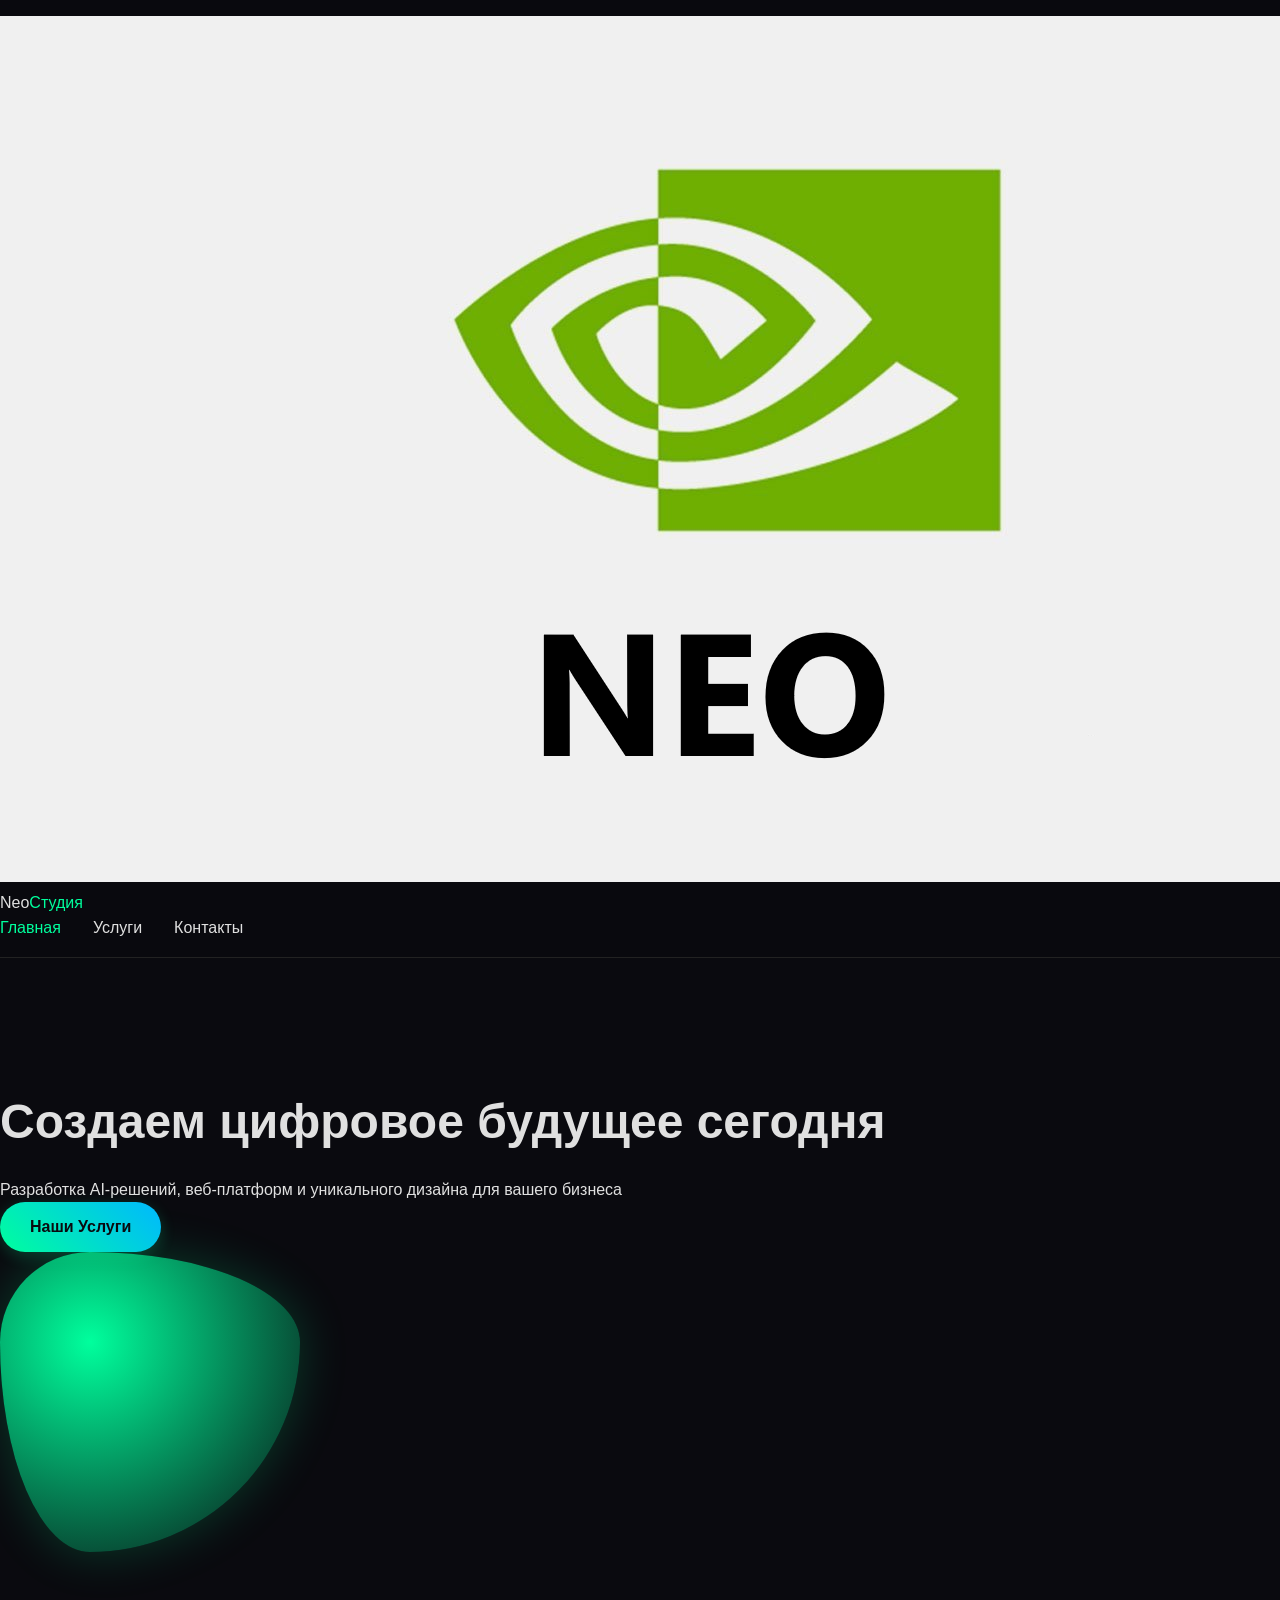
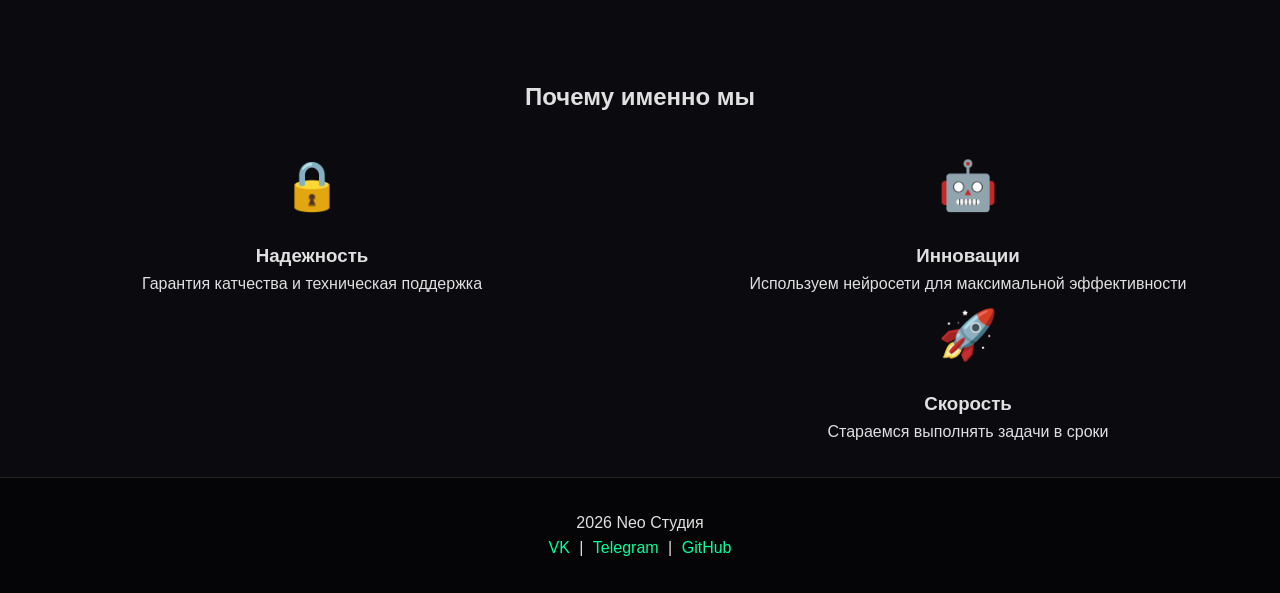
==== index.html @ 8e06967d "Add files via upload" ====
<!DOCTYPE html>
<html land="ru">
    <head>
        <meta charset="UTF-8">
            <meta name="viewport" content="width=device-width, initial-scale=1.0">
            <title>Neo | Инновации повсюду </title>
            <link rel="stylesheet" href="style.css">
    </head>
    <body>
        <header>
            <div class="contanier">
                <div class="LOGO">
                <img src="logo.png.png" alt="Neo Логотип" class="LOGO.img">
                <span>Neo<span class="highlight">Студия</span></span>
                </div>
                <nav>
                    <ul>
                        <li><a href="index.html" class="active">Главная</a></li>
                    <li><a href="services.html">Услуги</a></li>
                    <li><a href="contacts.html">Контакты</a></li> 
                    </ul>
                </nav>
            </div>
        </header>
        <main>
            <section class="hero">
                <div class="contanier">
                    <div class="hero-content">
                        <h1>Создаем цифровое будущее <span class="gardient-text">сегодня</span></h1>
                        <p>Разработка AI-решений, веб-платформ и уникального дизайна для вашего бизнеса
</p>                     <a href="services.html" class="btn btn-primary">Наши Услуги</a>
                    </div>
                    <div class="hero-content">
                        <div class="abstract-shape"></div>
                    </div>
                </div>
            </section>
            <selection class="advantages">
                <div class="contanier">
                    <h2>Почему именно мы </h2>
                    <div class="advantages-grid">
                        <div class="advantages-card">
                            <div class="card-icon">🔒</div>
                            <h3>Надежность</h3>
                            <p>Гарантия катчества и техническая поддержка</p>
                        </div>
                        <div class="advantages-card">
                          <div class="card-icon">🤖</div>
                          <h3>Инновации</h3>
                          <p>Используем нейросети для максимальной эффективности</p>
                           <div class="advantages-card">
                          <div class="card-icon">🚀</div>
                          <h3>Скорость</h3>
                          <p>Стараемся выполнять задачи в сроки </p>
                    </div>
                </div>
            </selection>
        </main>
        <footer>
            <div class="contanier">
                <p>2026 Neo Студия</p>
                <div class="social-links">
                <a href="#" target="_blank">VK</a> | 
                <a href="#" target="_blank">Telegram</a> | 
                <a href="#" target="_blank">GitHub</a>
                </div>
            </div>
        </footer>
    </body>
</html>
---- style.css ----
* {
    margin: 0;
    padding: 0;
    box-sizing: border-box;
}

body {
    font-family: 'Segoe UI', Tahoma, Geneva, Verdana, sans-serif;
    background-color: #0a0a0f;
    color: #e0e0e0;
    line-height: 1.6;
}

.container {
    width: 90%;
    max-width: 1200px;
    margin: 0 auto;
}


header {
    background: rgba(10, 10, 15, 0.95);
    backdrop-filter: blur(10px);
    position: sticky;
    top: 0;
    z-index: 100;
    border-bottom: 1px solid #222;
    padding: 1rem 0;
}

header .container {
    display: flex;
    justify-content: space-between;
    align-items: center;
    flex-wrap: wrap;
}

.logo {
    display: flex;
    align-items: center;
    gap: 10px;
    font-size: 1.5rem;
    font-weight: bold;
}

.logo-img {
    width: 40px;
    height: 40px;
    background: linear-gradient(45deg, #00ff9d, #00b8ff);
    border-radius: 50%;
    
    box-shadow: 0 0 10px rgba(0,255,157,0.3);
}

.highlight {
    color: #00ff9d;
}

nav ul {
    display: flex;
    list-style: none;
    gap: 2rem;
}

nav a {
    color: #e0e0e0;
    text-decoration: none;
    transition: 0.3s;
    font-weight: 500;
}

nav a:hover, nav a.active {
    color: #00ff9d;
}


.hero {
    padding: 5rem 0;
    min-height: 80vh;
    display: flex;
    align-items: center;
}

.hero .container {
    display: flex;
    align-items: center;
    justify-content: space-between;
    gap: 2rem;
    flex-wrap: wrap;
}

.hero-content {
    flex: 1;
}

.hero-content h1 {
    font-size: 3rem;
    margin-bottom: 1rem;
}

.gradient-text {
    background: linear-gradient(45deg, #00ff9d, #00b8ff);
    -webkit-background-clip: text;
    background-clip: text;
    color: transparent;
}

.hero-image {
    flex: 1;
    display: flex;
    justify-content: center;
}


.abstract-shape {
    width: 300px;
    height: 300px;
    background: radial-gradient(circle at 30% 30%, #00ff9d, #0a0a0f);
    border-radius: 30% 70% 70% 30% / 30% 30% 70% 70%;
    animation: morph 8s ease-in-out infinite;
    box-shadow: 0 0 50px rgba(0,255,157,0.2);
}

@keyframes morph {
    0% { border-radius: 30% 70% 70% 30% / 30% 30% 70% 70%; }
    50% { border-radius: 70% 30% 30% 70% / 60% 40% 60% 40%; }
    100% { border-radius: 30% 70% 70% 30% / 30% 30% 70% 70%; }
}


.btn {
    display: inline-block;
    padding: 12px 30px;
    border-radius: 30px;
    text-decoration: none;
    font-weight: bold;
    transition: 0.3s;
    border: none;
    cursor: pointer;
}

.btn-primary {
    background: linear-gradient(45deg, #00ff9d, #00b8ff);
    color: #0a0a0f;
    box-shadow: 0 4px 15px rgba(0,255,157,0.2);
}

.btn-primary:hover {
    transform: translateY(-3px);
    box-shadow: 0 6px 20px rgba(0,255,157,0.4);
}


.advantages {
    padding: 4rem 0;
    text-align: center;
}

.advantages-grid {
    display: grid;
    grid-template-columns: repeat(auto-fit, minmax(250px, 1fr));
    gap: 2rem;
    margin-top: 2rem;
}

.advantage-card {
    background: #111117;
    padding: 2rem;
    border-radius: 20px;
    border: 1px solid #222;
    transition: 0.3s;
}

.advantage-card:hover {
    border-color: #00ff9d;
    transform: translateY(-5px);
}

.card-icon {
    font-size: 3rem;
    margin-bottom: 1rem;
}


.page-header {
    text-align: center;
    padding: 3rem 0;
    background: #050507;
}

.service-item {
    display: flex;
    gap: 2rem;
    margin: 3rem 0;
    align-items: center;
    flex-wrap: wrap;
}

.service-img {
    flex: 1;
    width: 100%;
    border-radius: 20px;
    filter: grayscale(20%);
    transition: 0.3s;
}

.service-img:hover {
    filter: grayscale(0%);
    transform: scale(1.02);
}

.service-info {
    flex: 1;
}

.price {
    display: inline-block;
    margin-top: 1rem;
    font-size: 1.5rem;
    font-weight: bold;
    color: #00ff9d;
}

.reverse {
    flex-direction: row-reverse;
}


.contact-section {
    padding: 4rem 0;
}

.contact-wrapper {
    display: flex;
    gap: 4rem;
    background: #111117;
    padding: 2rem;
    border-radius: 30px;
    flex-wrap: wrap;
}

.contact-info, .contact-form {
    flex: 1;
}

.details {
    list-style: none;
    margin: 2rem 0;
}

.details li {
    margin-bottom: 1rem;
    font-size: 1.1rem;
}

.contact-deco {
    font-size: 4rem;
    opacity: 0.5;
    margin-top: 1rem;
}

.contact-form input, .contact-form textarea {
    width: 100%;
    padding: 12px;
    margin-bottom: 1rem;
    background: #1e1e2a;
    border: 1px solid #333;
    border-radius: 10px;
    color: white;
    font-family: inherit;
}

.contact-form input:focus, .contact-form textarea:focus {
    outline: none;
    border-color: #00ff9d;
}


footer {
    background: #050507;
    text-align: center;
    padding: 2rem 0;
    margin-top: 2rem;
    border-top: 1px solid #222;
}

.social-links a {
    color: #00ff9d;
    text-decoration: none;
    margin: 0 5px;
}

@media (max-width: 768px) {
    header .container {
        flex-direction: column;
        gap: 1rem;
    }
    nav ul {
        gap: 1rem;
    }
    .hero-content h1 {
        font-size: 2rem;
    }
    .abstract-shape {
        width: 200px;
        height: 200px;
    }
    .service-item, .reverse {
        flex-direction: column;
    }
}
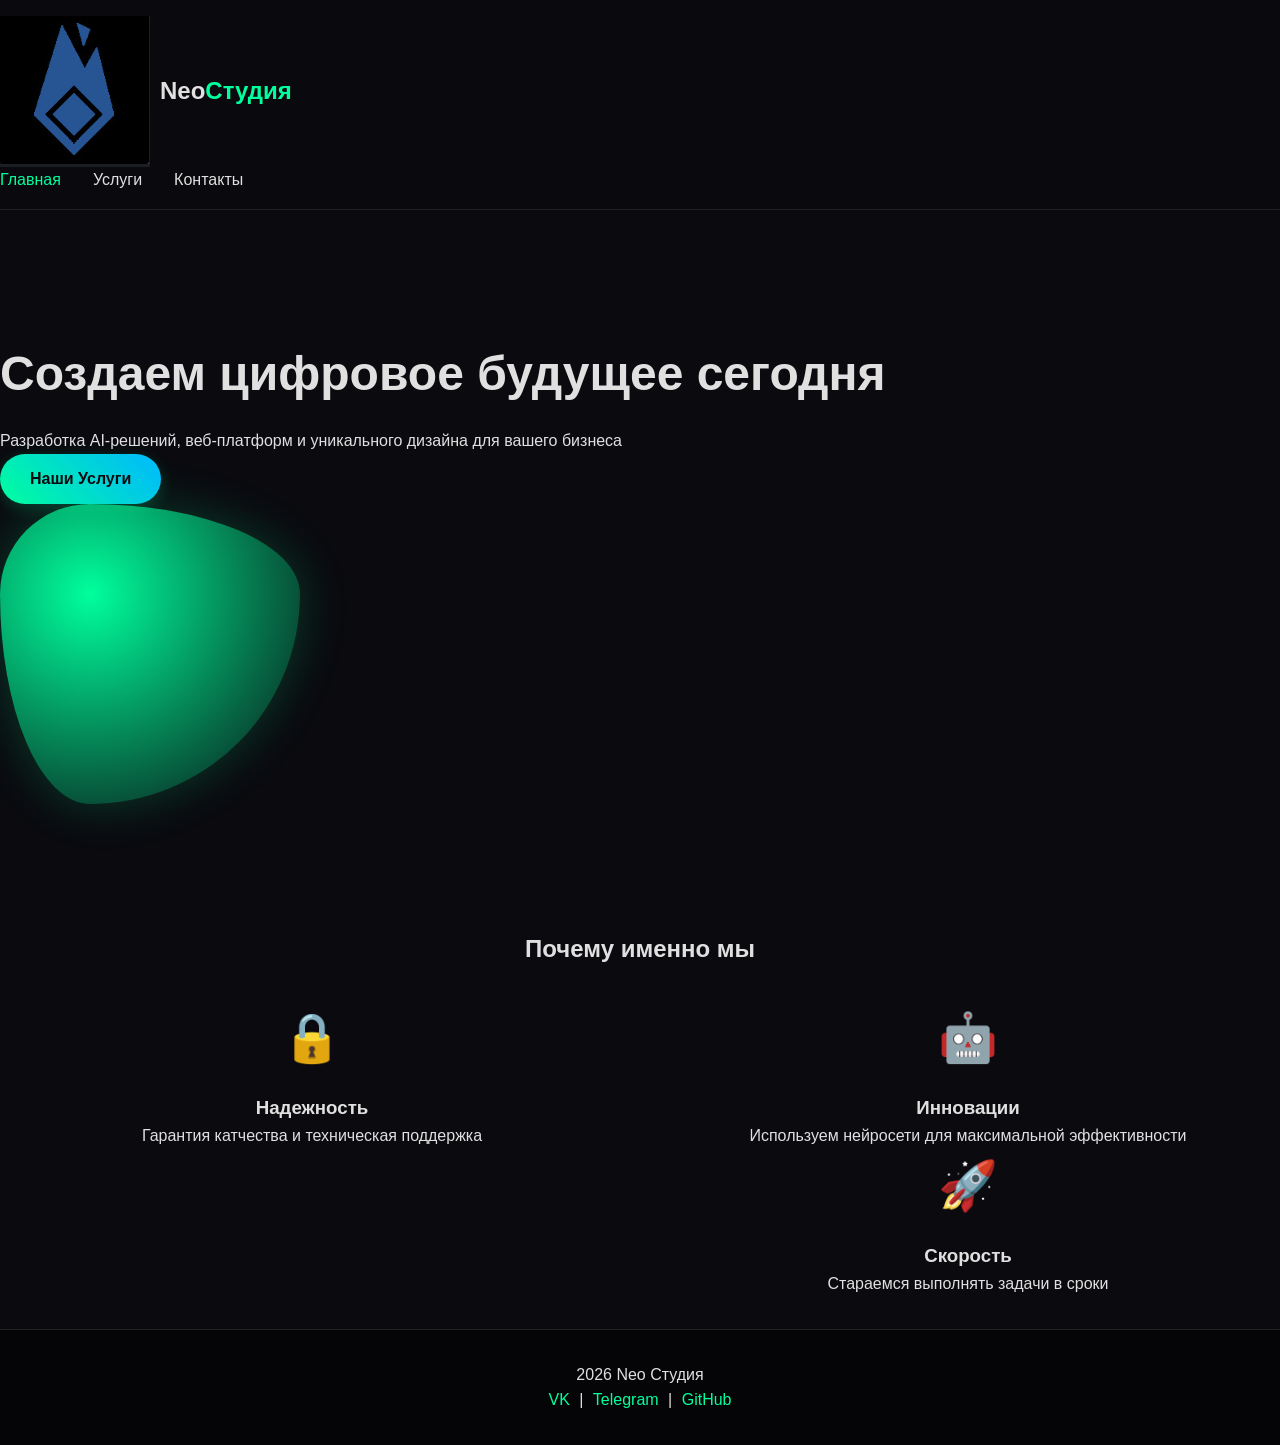
==== commit 0dabc8b8: "Add files via upload" ====
--- a/index.html
+++ b/index.html
@@ -9,8 +9,8 @@
     <body>
         <header>
             <div class="contanier">
-                <div class="LOGO">
-                <img src="logo.png.png" alt="Neo Логотип" class="LOGO.img">
+                <div class="logo">
+                <img src="ko.png" alt="Neo Логотип" class="logo.img">
                 <span>Neo<span class="highlight">Студия</span></span>
                 </div>
                 <nav>
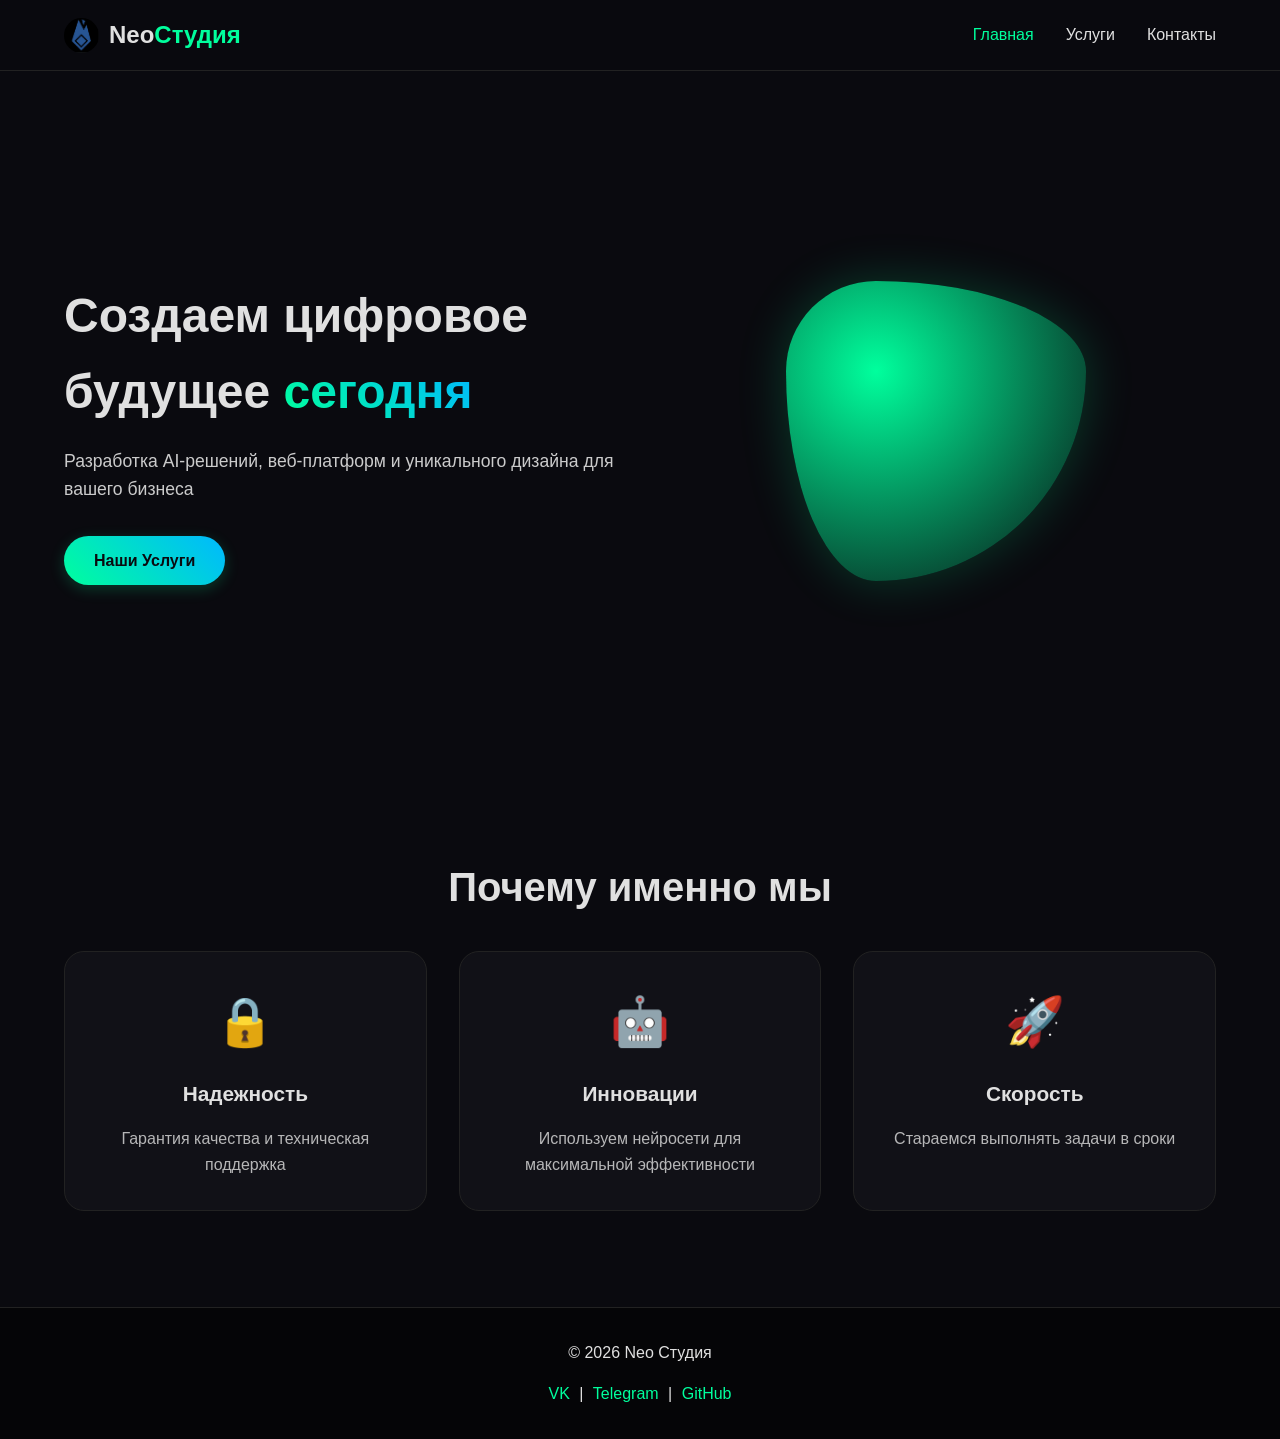
==== commit bc712066: "Add files via upload" ====
--- a/index.html
+++ b/index.html
@@ -1,70 +1,75 @@
 <!DOCTYPE html>
-<html land="ru">
-    <head>
-        <meta charset="UTF-8">
-            <meta name="viewport" content="width=device-width, initial-scale=1.0">
-            <title>Neo | Инновации повсюду </title>
-            <link rel="stylesheet" href="style.css">
-    </head>
-    <body>
-        <header>
-            <div class="contanier">
-                <div class="logo">
-                <img src="ko.png" alt="Neo Логотип" class="logo.img">
+<html lang="ru">
+<head>
+    <meta charset="UTF-8">
+    <meta name="viewport" content="width=device-width, initial-scale=1.0">
+    <title>Neo | Инновации повсюду</title>
+    <link rel="stylesheet" href="style.css">
+</head>
+<body>
+    <header>
+        <div class="container">
+            <div class="logo">
+                <img src="ko.png" alt="Neo Логотип" class="logo-img">
                 <span>Neo<span class="highlight">Студия</span></span>
-                </div>
-                <nav>
-                    <ul>
-                        <li><a href="index.html" class="active">Главная</a></li>
+            </div>
+            <nav>
+                <ul>
+                    <li><a href="index.html" class="active">Главная</a></li>
                     <li><a href="services.html">Услуги</a></li>
                     <li><a href="contacts.html">Контакты</a></li> 
-                    </ul>
-                </nav>
+                </ul>
+            </nav>
+        </div>
+    </header>
+
+    <main>
+        <section class="hero">
+            <div class="container">
+                <div class="hero-content">
+                    <h1>Создаем цифровое будущее <span class="gradient-text">сегодня</span></h1>
+                    <p>Разработка AI-решений, веб-платформ и уникального дизайна для вашего бизнеса</p>
+                    <a href="services.html" class="btn btn-primary">Наши Услуги</a>
+                </div>
+                <div class="hero-image">
+                    <div class="abstract-shape"></div>
+                </div>
             </div>
-        </header>
-        <main>
-            <section class="hero">
-                <div class="contanier">
-                    <div class="hero-content">
-                        <h1>Создаем цифровое будущее <span class="gardient-text">сегодня</span></h1>
-                        <p>Разработка AI-решений, веб-платформ и уникального дизайна для вашего бизнеса
-</p>                     <a href="services.html" class="btn btn-primary">Наши Услуги</a>
+        </section>
+
+        <section class="advantages">
+            <div class="container">
+                <h2>Почему именно мы</h2>
+                <div class="advantages-grid">
+                    <div class="advantage-card">
+                        <div class="card-icon">🔒</div>
+                        <h3>Надежность</h3>
+                        <p>Гарантия качества и техническая поддержка</p>
                     </div>
-                    <div class="hero-content">
-                        <div class="abstract-shape"></div>
+                    <div class="advantage-card">
+                        <div class="card-icon">🤖</div>
+                        <h3>Инновации</h3>
+                        <p>Используем нейросети для максимальной эффективности</p>
+                    </div>
+                    <div class="advantage-card">
+                        <div class="card-icon">🚀</div>
+                        <h3>Скорость</h3>
+                        <p>Стараемся выполнять задачи в сроки</p>
                     </div>
                 </div>
-            </section>
-            <selection class="advantages">
-                <div class="contanier">
-                    <h2>Почему именно мы </h2>
-                    <div class="advantages-grid">
-                        <div class="advantages-card">
-                            <div class="card-icon">🔒</div>
-                            <h3>Надежность</h3>
-                            <p>Гарантия катчества и техническая поддержка</p>
-                        </div>
-                        <div class="advantages-card">
-                          <div class="card-icon">🤖</div>
-                          <h3>Инновации</h3>
-                          <p>Используем нейросети для максимальной эффективности</p>
-                           <div class="advantages-card">
-                          <div class="card-icon">🚀</div>
-                          <h3>Скорость</h3>
-                          <p>Стараемся выполнять задачи в сроки </p>
-                    </div>
-                </div>
-            </selection>
-        </main>
-        <footer>
-            <div class="contanier">
-                <p>2026 Neo Студия</p>
-                <div class="social-links">
+            </div>
+        </section>
+    </main>
+
+    <footer>
+        <div class="container">
+            <p>© 2026 Neo Студия</p>
+            <div class="social-links">
                 <a href="#" target="_blank">VK</a> | 
                 <a href="#" target="_blank">Telegram</a> | 
                 <a href="#" target="_blank">GitHub</a>
-                </div>
             </div>
-        </footer>
-    </body>
+        </div>
+    </footer>
+</body>
 </html>
--- a/style.css
+++ b/style.css
@@ -17,7 +17,7 @@
     margin: 0 auto;
 }
 
-
+/* Шапка */
 header {
     background: rgba(10, 10, 15, 0.95);
     backdrop-filter: blur(10px);
@@ -35,6 +35,7 @@
     flex-wrap: wrap;
 }
 
+/* Логотип */
 .logo {
     display: flex;
     align-items: center;
@@ -44,18 +45,17 @@
 }
 
 .logo-img {
-    width: 40px;
-    height: 40px;
-    background: linear-gradient(45deg, #00ff9d, #00b8ff);
+    width: 35px;
+    height: 35px;
     border-radius: 50%;
-    
-    box-shadow: 0 0 10px rgba(0,255,157,0.3);
+    object-fit: cover;
 }
 
 .highlight {
     color: #00ff9d;
 }
 
+/* Навигация */
 nav ul {
     display: flex;
     list-style: none;
@@ -73,7 +73,7 @@
     color: #00ff9d;
 }
 
-
+/* Hero секция */
 .hero {
     padding: 5rem 0;
     min-height: 80vh;
@@ -96,6 +96,12 @@
 .hero-content h1 {
     font-size: 3rem;
     margin-bottom: 1rem;
+}
+
+.hero-content p {
+    font-size: 1.1rem;
+    margin-bottom: 2rem;
+    opacity: 0.9;
 }
 
 .gradient-text {
@@ -111,7 +117,7 @@
     justify-content: center;
 }
 
-
+/* Анимированная фигура */
 .abstract-shape {
     width: 300px;
     height: 300px;
@@ -127,7 +133,7 @@
     100% { border-radius: 30% 70% 70% 30% / 30% 30% 70% 70%; }
 }
 
-
+/* Кнопки */
 .btn {
     display: inline-block;
     padding: 12px 30px;
@@ -150,10 +156,15 @@
     box-shadow: 0 6px 20px rgba(0,255,157,0.4);
 }
 
-
+/* Преимущества */
 .advantages {
     padding: 4rem 0;
     text-align: center;
+}
+
+.advantages h2 {
+    font-size: 2.5rem;
+    margin-bottom: 2rem;
 }
 
 .advantages-grid {
@@ -181,101 +192,16 @@
     margin-bottom: 1rem;
 }
 
-
-.page-header {
-    text-align: center;
-    padding: 3rem 0;
-    background: #050507;
-}
-
-.service-item {
-    display: flex;
-    gap: 2rem;
-    margin: 3rem 0;
-    align-items: center;
-    flex-wrap: wrap;
-}
-
-.service-img {
-    flex: 1;
-    width: 100%;
-    border-radius: 20px;
-    filter: grayscale(20%);
-    transition: 0.3s;
-}
-
-.service-img:hover {
-    filter: grayscale(0%);
-    transform: scale(1.02);
-}
-
-.service-info {
-    flex: 1;
-}
-
-.price {
-    display: inline-block;
-    margin-top: 1rem;
-    font-size: 1.5rem;
-    font-weight: bold;
-    color: #00ff9d;
-}
-
-.reverse {
-    flex-direction: row-reverse;
-}
-
-
-.contact-section {
-    padding: 4rem 0;
-}
-
-.contact-wrapper {
-    display: flex;
-    gap: 4rem;
-    background: #111117;
-    padding: 2rem;
-    border-radius: 30px;
-    flex-wrap: wrap;
-}
-
-.contact-info, .contact-form {
-    flex: 1;
-}
-
-.details {
-    list-style: none;
-    margin: 2rem 0;
-}
-
-.details li {
+.advantage-card h3 {
     margin-bottom: 1rem;
-    font-size: 1.1rem;
-}
-
-.contact-deco {
-    font-size: 4rem;
-    opacity: 0.5;
-    margin-top: 1rem;
-}
-
-.contact-form input, .contact-form textarea {
-    width: 100%;
-    padding: 12px;
-    margin-bottom: 1rem;
-    background: #1e1e2a;
-    border: 1px solid #333;
-    border-radius: 10px;
-    color: white;
-    font-family: inherit;
-}
-
-.contact-form input:focus, .contact-form textarea:focus {
-    outline: none;
-    border-color: #00ff9d;
-}
-
-
+    font-size: 1.3rem;
+}
+
+.advantage-card p {
+    opacity: 0.8;
+}
+
+/* Подвал */
 footer {
     background: #050507;
     text-align: center;
@@ -284,28 +210,46 @@
     border-top: 1px solid #222;
 }
 
+.social-links {
+    margin-top: 1rem;
+}
+
 .social-links a {
     color: #00ff9d;
     text-decoration: none;
     margin: 0 5px;
 }
 
+.social-links a:hover {
+    text-decoration: underline;
+}
+
+/* Адаптивность */
 @media (max-width: 768px) {
     header .container {
         flex-direction: column;
         gap: 1rem;
     }
+    
     nav ul {
         gap: 1rem;
     }
+    
     .hero-content h1 {
         font-size: 2rem;
     }
+    
     .abstract-shape {
         width: 200px;
         height: 200px;
     }
-    .service-item, .reverse {
+    
+    .hero .container {
         flex-direction: column;
+        text-align: center;
+    }
+    
+    .advantages h2 {
+        font-size: 2rem;
     }
 }
